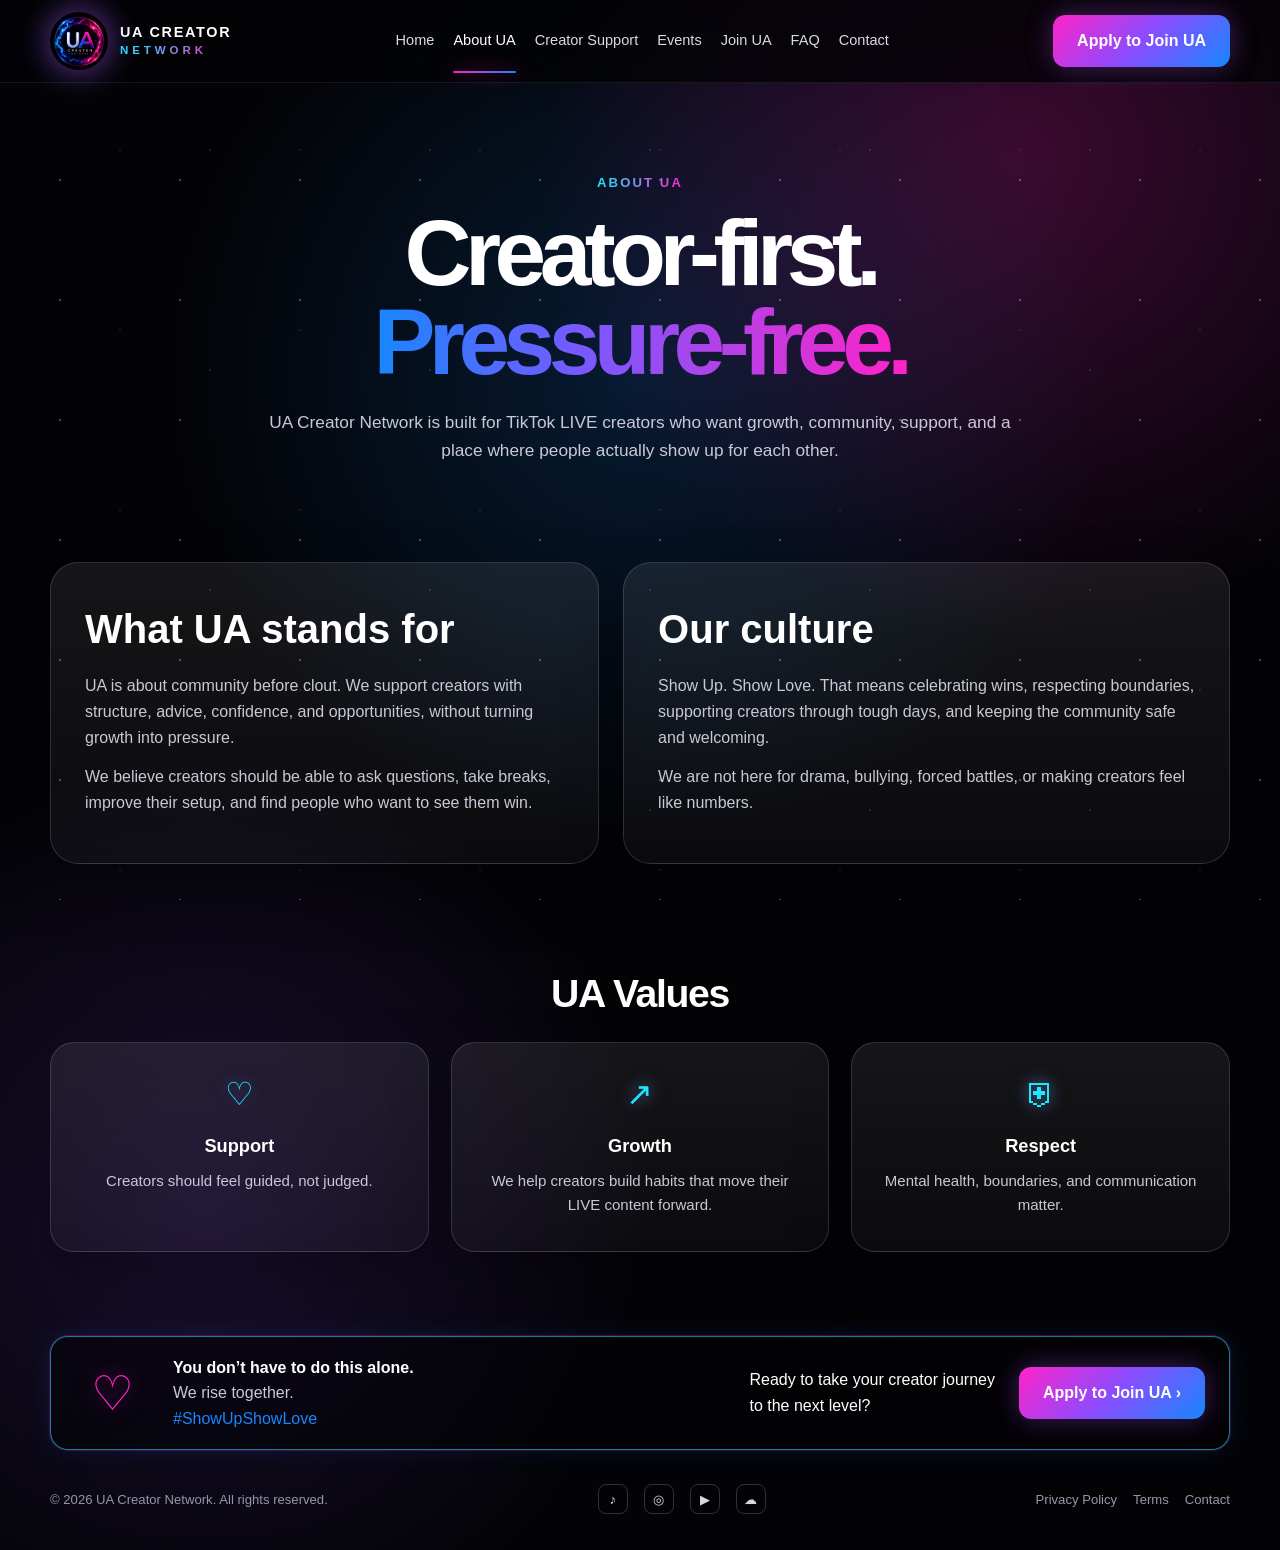
==== about.html @ 12df8105 "Add files via upload" ====
<!DOCTYPE html>
<html lang="en">
<head>
  <meta charset="UTF-8">
  <meta name="viewport" content="width=device-width, initial-scale=1.0">
  <title>About UA | UA Creator Network</title>
  <meta name="description" content="UA Creator Network helps TikTok LIVE creators grow with support, community, and creator-first guidance.">
  <link rel="stylesheet" href="style.css">
</head>
<body>
  <header class="topbar">
    <div class="wrap nav">
      <a href="index.html" class="brand" aria-label="UA Creator Network homepage">
        <img class="brand-logo" src="ua-logo.png" alt="UA Creator Network logo">
        <span class="brand-text">
          <span>UA CREATOR</span>
          <span>NETWORK</span>
        </span>
      </a>

      <ul class="nav-links">
        <li><a  href="index.html">Home</a></li>
        <li><a class="active" href="about.html">About UA</a></li>
        <li><a  href="creator-support.html">Creator Support</a></li>
        <li><a  href="events.html">Events</a></li>
        <li><a  href="join.html">Join UA</a></li>
        <li><a  href="faq.html">FAQ</a></li>
        <li><a  href="contact.html">Contact</a></li>
      </ul>

      <a class="btn btn-primary" href="join.html">Apply to Join UA</a>
    </div>
  </header>

  <main>
    <section class="wrap page-hero">
      <span class="eyebrow">About UA</span>
      <h1>Creator-first.<br><span class="gradient-text">Pressure-free.</span></h1>
      <p>UA Creator Network is built for TikTok LIVE creators who want growth, community, support, and a place where people actually show up for each other.</p>
    </section>

    <section class="wrap split">
      <div class="panel">
        <h2>What UA stands for</h2>
        <p>UA is about community before clout. We support creators with structure, advice, confidence, and opportunities, without turning growth into pressure.</p>
        <p>We believe creators should be able to ask questions, take breaks, improve their setup, and find people who want to see them win.</p>
      </div>
      <div class="panel">
        <h2>Our culture</h2>
        <p>Show Up. Show Love. That means celebrating wins, respecting boundaries, supporting creators through tough days, and keeping the community safe and welcoming.</p>
        <p>We are not here for drama, bullying, forced battles, or making creators feel like numbers.</p>
      </div>
    </section>

    <section class="wrap">
      <h2 class="section-title">UA Values</h2>
      <div class="cards three">
        <article class="card"><div class="card-icon">♡</div><h3>Support</h3><p>Creators should feel guided, not judged.</p></article>
        <article class="card"><div class="card-icon">↗</div><h3>Growth</h3><p>We help creators build habits that move their LIVE content forward.</p></article>
        <article class="card"><div class="card-icon">⛨</div><h3>Respect</h3><p>Mental health, boundaries, and communication matter.</p></article>
      </div>
    </section>

  </main>
  <section class="wrap bottom-cta">
    <div class="heart">♡</div>
    <div>
      <strong>You don’t have to do this alone.</strong><br>
      <span>We rise together.</span><br>
      <span class="hashtag">#ShowUpShowLove</span>
    </div>
    <p>Ready to take your creator journey<br>to the next level?</p>
    <a class="btn btn-primary" href="join.html">Apply to Join UA ›</a>
  </section>

  <footer class="wrap">
    <div class="footer-row">
      <p>© 2026 UA Creator Network. All rights reserved.</p>
      <div class="socials">
        <a href="#" aria-label="TikTok">♪</a>
        <a href="#" aria-label="Instagram">◎</a>
        <a href="#" aria-label="YouTube">▶</a>
        <a href="#" aria-label="Discord">☁</a>
      </div>
      <div class="footer-links">
        <a href="#">Privacy Policy</a>
        <a href="#">Terms</a>
        <a href="contact.html">Contact</a>
      </div>
    </div>
  </footer>

</body>
</html>
---- style.css ----
/* UA Creator Network Website */
/* Upload this file to GitHub as: style.css */

:root {
  --bg: #030306;
  --panel: rgba(13, 13, 28, 0.82);
  --panel-2: rgba(255, 255, 255, 0.07);
  --line: rgba(255, 255, 255, 0.14);
  --text: #ffffff;
  --muted: #c9c9d6;
  --dim: #9696aa;
  --pink: #ff23c8;
  --blue: #1687ff;
  --cyan: #1ce7ff;
  --purple: #8b4cff;
  --radius: 24px;
}

* {
  box-sizing: border-box;
  margin: 0;
  padding: 0;
}

html {
  scroll-behavior: smooth;
}

body {
  min-height: 100vh;
  font-family: Arial, Helvetica, sans-serif;
  color: var(--text);
  background:
    radial-gradient(circle at 80% 10%, rgba(255, 35, 200, 0.22), transparent 28%),
    radial-gradient(circle at 50% 24%, rgba(22, 135, 255, 0.18), transparent 35%),
    radial-gradient(circle at 16% 78%, rgba(139, 76, 255, 0.17), transparent 28%),
    #030306;
  line-height: 1.6;
  overflow-x: hidden;
}

body::before {
  content: "";
  position: fixed;
  inset: 0;
  z-index: -1;
  opacity: 0.34;
  background-image:
    radial-gradient(circle, rgba(255,255,255,0.85) 1px, transparent 1.5px),
    radial-gradient(circle, rgba(255,35,200,0.55) 1px, transparent 1.5px),
    radial-gradient(circle, rgba(28,231,255,0.5) 1px, transparent 1.5px);
  background-size: 120px 120px, 180px 180px, 220px 220px;
  background-position: 0 0, 30px 60px, 100px 40px;
  pointer-events: none;
}

a {
  color: inherit;
  text-decoration: none;
}

img {
  max-width: 100%;
  display: block;
}

.wrap {
  width: min(1180px, calc(100% - 38px));
  margin: 0 auto;
}

.topbar {
  position: sticky;
  top: 0;
  z-index: 50;
  background: rgba(3, 3, 6, 0.82);
  backdrop-filter: blur(18px);
  border-bottom: 1px solid rgba(255,255,255,0.08);
}

.nav {
  min-height: 82px;
  display: flex;
  align-items: center;
  justify-content: space-between;
  gap: 22px;
}

.brand {
  display: flex;
  align-items: center;
  gap: 12px;
}

.brand-logo {
  width: 58px;
  height: 58px;
  border-radius: 50%;
  object-fit: cover;
  filter: drop-shadow(0 0 16px rgba(255, 35, 200, 0.4)) drop-shadow(0 0 16px rgba(22, 135, 255, 0.35));
}

.brand-text {
  display: grid;
  font-weight: 900;
  line-height: 1;
  letter-spacing: 0.12em;
  font-size: 0.9rem;
}

.brand-text span:last-child {
  margin-top: 6px;
  letter-spacing: 0.34em;
  font-size: 0.72rem;
  background: linear-gradient(90deg, var(--cyan), var(--pink));
  -webkit-background-clip: text;
  background-clip: text;
  color: transparent;
}

.nav-links {
  display: flex;
  list-style: none;
  gap: 19px;
  align-items: center;
  color: #f2f2f8;
  font-size: 0.91rem;
  white-space: nowrap;
}

.nav-links a {
  opacity: 0.9;
  position: relative;
  transition: 0.2s ease;
}

.nav-links a:hover,
.nav-links .active {
  opacity: 1;
  color: #fff;
}

.nav-links .active::after {
  content: "";
  position: absolute;
  left: 0;
  right: 0;
  bottom: -25px;
  height: 2px;
  border-radius: 999px;
  background: linear-gradient(90deg, var(--pink), var(--blue));
  box-shadow: 0 0 18px rgba(255, 35, 200, 0.75);
}

.btn {
  display: inline-flex;
  align-items: center;
  justify-content: center;
  min-height: 52px;
  padding: 0 24px;
  border-radius: 12px;
  border: 1px solid rgba(255,255,255,0.15);
  font-weight: 800;
  transition: transform 0.2s ease, box-shadow 0.2s ease;
}

.btn:hover {
  transform: translateY(-2px);
}

.btn-primary {
  border: none;
  color: #fff;
  background: linear-gradient(135deg, var(--pink), var(--purple) 50%, var(--blue));
  box-shadow: 0 0 28px rgba(255, 35, 200, 0.25), 0 0 32px rgba(22, 135, 255, 0.18);
}

.btn-secondary {
  background: rgba(255,255,255,0.07);
}

.hero {
  min-height: 650px;
  padding: 70px 0 80px;
  display: grid;
  grid-template-columns: 0.95fr 1.05fr;
  gap: 44px;
  align-items: center;
}

.eyebrow {
  display: inline-block;
  margin-bottom: 16px;
  font-size: 0.82rem;
  font-weight: 900;
  letter-spacing: 0.16em;
  text-transform: uppercase;
  background: linear-gradient(90deg, var(--cyan), var(--pink));
  -webkit-background-clip: text;
  background-clip: text;
  color: transparent;
}

h1 {
  font-size: clamp(3.3rem, 8vw, 5.8rem);
  line-height: 0.96;
  letter-spacing: -0.07em;
  margin-bottom: 22px;
}

.gradient-text {
  background: linear-gradient(90deg, var(--blue), #765aff 38%, var(--pink));
  -webkit-background-clip: text;
  background-clip: text;
  color: transparent;
}

.hero p {
  max-width: 540px;
  color: #e4e4ee;
  font-size: 1.08rem;
  margin-bottom: 26px;
}

.hero-actions {
  display: flex;
  flex-wrap: wrap;
  gap: 14px;
}

.hero-icons {
  display: grid;
  grid-template-columns: repeat(4, 1fr);
  max-width: 550px;
  margin-top: 34px;
}

.hero-icon {
  text-align: center;
  padding: 0 14px;
  border-right: 1px solid rgba(255,255,255,0.3);
  color: #d8d8e5;
  font-size: 0.88rem;
}

.hero-icon:last-child {
  border-right: none;
}

.hero-icon strong {
  display: block;
  font-size: 1.6rem;
  color: var(--pink);
  text-shadow: 0 0 18px rgba(255,35,200,0.55);
}

.hero-visual {
  position: relative;
  display: grid;
  place-items: center;
  min-height: 480px;
}

.hero-visual::before {
  content: "";
  position: absolute;
  width: 90%;
  height: 90%;
  border-radius: 50%;
  background:
    radial-gradient(circle at 38% 40%, rgba(22, 135, 255, 0.3), transparent 34%),
    radial-gradient(circle at 62% 42%, rgba(255, 35, 200, 0.32), transparent 35%);
  filter: blur(20px);
}

.hero-logo {
  position: relative;
  width: min(520px, 90vw);
  aspect-ratio: 1;
  border-radius: 50%;
  object-fit: cover;
  filter: drop-shadow(0 0 34px rgba(22,135,255,0.42)) drop-shadow(0 0 48px rgba(255,35,200,0.4));
  animation: floatLogo 5s ease-in-out infinite;
}

.reflection {
  position: absolute;
  bottom: 22px;
  width: 68%;
  height: 34px;
  background: linear-gradient(90deg, transparent, rgba(22,135,255,0.45), rgba(255,35,200,0.44), transparent);
  filter: blur(16px);
  opacity: 0.8;
}

@keyframes floatLogo {
  0%, 100% { transform: translateY(0); }
  50% { transform: translateY(-10px); }
}

section {
  padding: 54px 0;
}

.page-hero {
  padding: 86px 0 44px;
  text-align: center;
}

.page-hero p {
  max-width: 760px;
  margin: 0 auto;
  color: var(--muted);
  font-size: 1.08rem;
}

.section-title {
  text-align: center;
  font-size: clamp(1.8rem, 4vw, 2.45rem);
  line-height: 1.1;
  letter-spacing: -0.035em;
  margin-bottom: 26px;
}

.cards {
  display: grid;
  grid-template-columns: repeat(4, 1fr);
  gap: 22px;
}

.cards.three {
  grid-template-columns: repeat(3, 1fr);
}

.cards.two {
  grid-template-columns: repeat(2, 1fr);
}

.card {
  min-height: 210px;
  padding: 26px 22px;
  text-align: center;
  border-radius: var(--radius);
  background: linear-gradient(180deg, rgba(255,255,255,0.08), rgba(255,255,255,0.035));
  border: 1px solid var(--line);
  box-shadow: 0 24px 60px rgba(0,0,0,0.28);
}

.card-icon {
  width: 52px;
  height: 52px;
  margin: 0 auto 14px;
  display: grid;
  place-items: center;
  font-size: 2rem;
  color: var(--cyan);
  text-shadow: 0 0 18px rgba(28,231,255,0.55), 0 0 18px rgba(255,35,200,0.35);
}

.card h3 {
  font-size: 1.14rem;
  line-height: 1.25;
  margin-bottom: 12px;
}

.card p,
.card li {
  color: var(--muted);
  font-size: 0.94rem;
}

.card ul {
  text-align: left;
  margin: 12px 0 0 20px;
}

.split {
  display: grid;
  grid-template-columns: 0.95fr 1.05fr;
  gap: 24px;
  align-items: start;
}

.panel {
  border-radius: 28px;
  padding: 34px;
  background: linear-gradient(180deg, rgba(255,255,255,0.08), rgba(255,255,255,0.035));
  border: 1px solid var(--line);
  box-shadow: 0 24px 60px rgba(0,0,0,0.28);
}

.panel h2 {
  margin-bottom: 12px;
  font-size: clamp(1.7rem, 4vw, 2.5rem);
}

.panel p {
  color: var(--muted);
  margin-bottom: 14px;
}

.steps {
  display: grid;
  grid-template-columns: repeat(4, 1fr);
  gap: 34px;
}

.step {
  position: relative;
  text-align: center;
  color: var(--muted);
}

.step:not(:last-child)::after {
  content: "›";
  position: absolute;
  right: -25px;
  top: 41px;
  color: var(--blue);
  font-size: 2.2rem;
  text-shadow: 0 0 15px rgba(22,135,255,0.75);
}

.step-number {
  position: absolute;
  left: 9px;
  top: 7px;
  width: 34px;
  height: 34px;
  display: grid;
  place-items: center;
  border-radius: 50%;
  border: 2px solid var(--blue);
  background: rgba(3,3,6,0.9);
  color: #fff;
  font-weight: 900;
  box-shadow: 0 0 16px rgba(22,135,255,0.5);
}

.step-icon {
  width: 68px;
  height: 68px;
  display: grid;
  place-items: center;
  margin: 0 auto 16px;
  border-radius: 18px;
  border: 1px solid var(--line);
  background:
    radial-gradient(circle at 30% 30%, rgba(255,35,200,0.32), transparent 38%),
    radial-gradient(circle at 70% 65%, rgba(22,135,255,0.32), transparent 42%),
    rgba(255,255,255,0.06);
  color: #fff;
  font-size: 1.9rem;
}

.step h3 {
  color: #fff;
  margin-bottom: 6px;
  font-size: 1rem;
}

.form-box {
  overflow: hidden;
  border-radius: 24px;
  border: 1px solid var(--line);
  background: rgba(255,255,255,0.06);
  min-height: 520px;
}

.form-placeholder {
  min-height: 520px;
  padding: 34px;
  display: grid;
  place-items: center;
  text-align: center;
  color: var(--muted);
}

.form-placeholder strong {
  display: block;
  color: #fff;
  font-size: 1.3rem;
  margin-bottom: 10px;
}

iframe {
  width: 100%;
  min-height: 850px;
  border: none;
  background: #fff;
  border-radius: 18px;
}

.faq-list {
  display: grid;
  gap: 10px;
}

details {
  border-radius: 12px;
  background: rgba(255,255,255,0.075);
  border: 1px solid var(--line);
  overflow: hidden;
}

summary {
  list-style: none;
  cursor: pointer;
  padding: 16px 18px;
  color: #f4f4fb;
  font-weight: 700;
  display: flex;
  align-items: center;
  justify-content: space-between;
  gap: 18px;
}

summary::-webkit-details-marker {
  display: none;
}

summary::after {
  content: "⌄";
  opacity: 0.85;
}

details[open] summary::after {
  content: "⌃";
}

details p {
  padding: 0 18px 16px;
  color: var(--muted);
}

.bottom-cta {
  margin: 30px auto 34px;
  padding: 18px 24px;
  border-radius: 18px;
  border: 1px solid rgba(28,231,255,0.55);
  box-shadow: 0 0 0 1px rgba(255,35,200,0.22), 0 0 26px rgba(22,135,255,0.12);
  display: grid;
  grid-template-columns: auto 1fr auto auto;
  align-items: center;
  gap: 24px;
  background: rgba(3,3,6,0.55);
}

.heart {
  width: 74px;
  height: 74px;
  display: grid;
  place-items: center;
  font-size: 3rem;
  color: var(--pink);
  text-shadow: 0 0 22px rgba(255,35,200,0.8);
}

.bottom-cta span {
  color: var(--muted);
}

.hashtag {
  color: var(--blue) !important;
}

footer {
  padding: 0 0 36px;
  color: var(--dim);
  font-size: 0.82rem;
}

.footer-row {
  display: flex;
  align-items: center;
  justify-content: space-between;
  gap: 18px;
  flex-wrap: wrap;
}

.socials,
.footer-links {
  display: flex;
  align-items: center;
  gap: 16px;
}

.socials a {
  width: 30px;
  height: 30px;
  display: grid;
  place-items: center;
  border-radius: 8px;
  border: 1px solid rgba(255,255,255,0.18);
  color: #d7d7e2;
}

@media (max-width: 1000px) {
  .nav-links {
    display: none;
  }

  .hero,
  .split {
    grid-template-columns: 1fr;
  }

  .hero {
    padding-top: 42px;
  }

  .hero-visual {
    min-height: 360px;
  }

  .hero-logo {
    width: min(390px, 86vw);
  }

  .cards,
  .cards.three,
  .cards.two,
  .steps {
    grid-template-columns: repeat(2, 1fr);
  }

  .step:nth-child(2)::after {
    display: none;
  }

  .bottom-cta {
    grid-template-columns: 1fr;
    text-align: center;
  }

  .heart {
    margin: 0 auto;
  }
}

@media (max-width: 620px) {
  .brand-text {
    display: none;
  }

  .nav .btn {
    display: none;
  }

  h1 {
    font-size: 3.4rem;
  }

  .hero-icons,
  .cards,
  .cards.three,
  .cards.two,
  .steps {
    grid-template-columns: 1fr;
  }

  .hero-icon {
    border-right: none;
    border-bottom: 1px solid rgba(255,255,255,0.16);
    padding: 14px 0;
  }

  .step::after {
    display: none !important;
  }

  .panel {
    padding: 24px;
  }
}
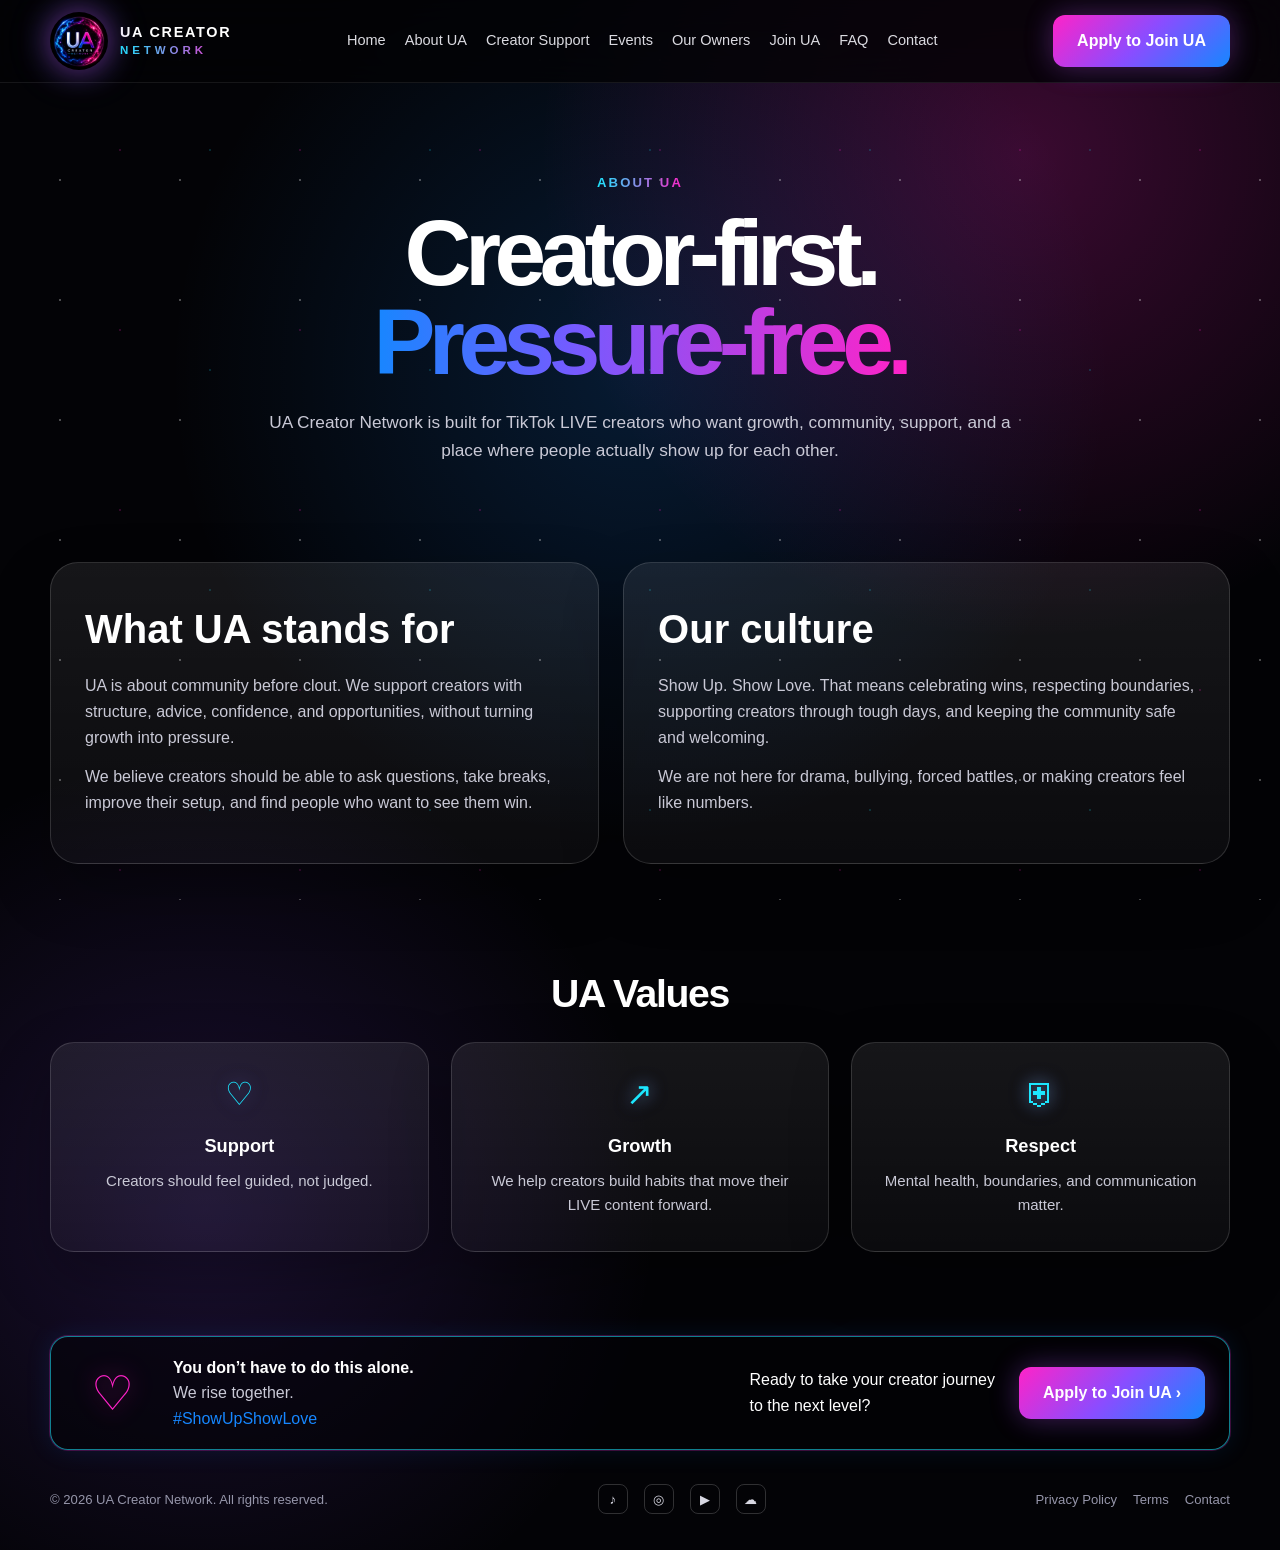
==== commit 3e1c4727: "Update about.html" ====
--- a/about.html
+++ b/about.html
@@ -19,14 +19,15 @@
       </a>
 
       <ul class="nav-links">
-        <li><a  href="index.html">Home</a></li>
-        <li><a class="active" href="about.html">About UA</a></li>
-        <li><a  href="creator-support.html">Creator Support</a></li>
-        <li><a  href="events.html">Events</a></li>
-        <li><a  href="join.html">Join UA</a></li>
-        <li><a  href="faq.html">FAQ</a></li>
-        <li><a  href="contact.html">Contact</a></li>
-      </ul>
+  <li><a href="index.html">Home</a></li>
+  <li><a href="about.html">About UA</a></li>
+  <li><a href="creator-support.html">Creator Support</a></li>
+  <li><a href="events.html">Events</a></li>
+  <li><a href="owners.html">Our Owners</a></li>
+  <li><a href="join.html">Join UA</a></li>
+  <li><a href="faq.html">FAQ</a></li>
+  <li><a href="contact.html">Contact</a></li>
+</ul>
 
       <a class="btn btn-primary" href="join.html">Apply to Join UA</a>
     </div>
--- a/style.css
+++ b/style.css
@@ -294,8 +294,13 @@
 }
 
 @keyframes floatLogo {
-  0%, 100% { transform: translateY(0); }
-  50% { transform: translateY(-10px); }
+  0%, 100% { 
+    transform: translateY(0); 
+  }
+
+  50% { 
+    transform: translateY(-10px); 
+  }
 }
 
 section {
@@ -487,7 +492,7 @@
   width: 100%;
   min-height: 850px;
   border: none;
-  background: #fff;
+  background: transparent;
   border-radius: 18px;
 }
 
@@ -595,6 +600,107 @@
   color: #d7d7e2;
 }
 
+/* Join page form + TikTok/Discord box side-by-side */
+
+.join-form-layout {
+  display: grid;
+  grid-template-columns: minmax(0, 1.15fr) minmax(280px, 0.85fr);
+  gap: 30px;
+  align-items: start;
+  max-width: 1200px;
+  margin: 50px auto;
+  padding: 0 20px;
+}
+
+.join-form-column,
+.join-info-column {
+  width: 100%;
+  min-width: 0;
+}
+
+.join-form-column .panel {
+  height: 100%;
+}
+
+.join-form-column iframe {
+  width: 100%;
+  min-height: 850px;
+  border-radius: 20px;
+  overflow: hidden;
+}
+
+.join-info-column {
+  position: sticky;
+  top: 100px;
+}
+
+.direct-join-box {
+  width: 100%;
+  text-align: center;
+  padding: 35px 25px;
+  border-radius: 24px;
+  background: linear-gradient(135deg, #160020, #2b0050, #5b1aff);
+  border: 1px solid rgba(255, 255, 255, 0.2);
+  box-shadow: 0 0 30px rgba(180, 90, 255, 0.35);
+  color: #ffffff;
+}
+
+.direct-join-box h2 {
+  font-size: 2rem;
+  margin-bottom: 15px;
+  color: #ffffff;
+}
+
+.direct-join-box h3 {
+  font-size: 1.3rem;
+  margin: 24px 0 12px;
+  color: #ffffff;
+}
+
+.direct-join-box p {
+  font-size: 1.05rem;
+  line-height: 1.6;
+  margin-bottom: 20px;
+  color: #f1e8ff;
+}
+
+.direct-join-button,
+.discord-join-button {
+  display: inline-block;
+  width: 100%;
+  max-width: 260px;
+  padding: 15px 24px;
+  border-radius: 999px;
+  color: #ffffff;
+  text-decoration: none;
+  font-weight: 800;
+  transition: all 0.25s ease;
+}
+
+.direct-join-button {
+  background: linear-gradient(135deg, #ff23c8, #8b4cff, #1687ff);
+  box-shadow: 0 0 20px rgba(255, 35, 200, 0.45);
+}
+
+.discord-join-button {
+  background: linear-gradient(135deg, #5865f2, #9b5cff);
+  box-shadow: 0 0 20px rgba(88, 101, 242, 0.5);
+}
+
+.direct-join-button:hover,
+.discord-join-button:hover {
+  transform: translateY(-3px);
+}
+
+.join-divider {
+  width: 100%;
+  height: 1px;
+  margin: 30px auto;
+  background: rgba(255, 255, 255, 0.25);
+}
+
+/* Responsive layout */
+
 @media (max-width: 1000px) {
   .nav-links {
     display: none;
@@ -635,6 +741,17 @@
 
   .heart {
     margin: 0 auto;
+  }
+}
+
+@media (max-width: 900px) {
+  .join-form-layout {
+    grid-template-columns: 1fr;
+    margin: 30px auto;
+  }
+
+  .join-info-column {
+    position: static;
   }
 }
 
@@ -672,4 +789,291 @@
   .panel {
     padding: 24px;
   }
-}
+
+  .direct-join-box {
+    padding: 28px 20px;
+  }
+
+  .direct-join-box h2 {
+    font-size: 1.7rem;
+  }
+}/* Owners page */
+
+.owners-intro-panel {
+  padding-top: 10px;
+}
+
+.owners-grid {
+  display: grid;
+  grid-template-columns: 1fr;
+  gap: 34px;
+  padding-top: 20px;
+}
+
+.owner-card {
+  display: grid;
+  grid-template-columns: 0.8fr 1.2fr;
+  gap: 30px;
+  align-items: center;
+  padding: 30px;
+  border-radius: 28px;
+  background: linear-gradient(135deg, rgba(255,255,255,0.09), rgba(255,255,255,0.035));
+  border: 1px solid var(--line);
+  box-shadow: 0 24px 60px rgba(0,0,0,0.28);
+  overflow: hidden;
+}
+
+.owner-image-wrap {
+  position: relative;
+  border-radius: 26px;
+  overflow: hidden;
+  background:
+    radial-gradient(circle at 30% 20%, rgba(255,35,200,0.4), transparent 35%),
+    radial-gradient(circle at 70% 70%, rgba(22,135,255,0.35), transparent 40%),
+    rgba(255,255,255,0.05);
+  border: 1px solid rgba(255,255,255,0.16);
+  box-shadow: 0 0 30px rgba(255,35,200,0.16);
+}
+
+.owner-image-wrap img {
+  width: 100%;
+  aspect-ratio: 4 / 5;
+  object-fit: cover;
+}
+
+.owner-content {
+  min-width: 0;
+}
+
+.owner-label {
+  display: inline-block;
+  margin-bottom: 12px;
+  padding: 8px 14px;
+  border-radius: 999px;
+  background: rgba(255,35,200,0.14);
+  border: 1px solid rgba(255,35,200,0.35);
+  color: #ffd6f6;
+  font-size: 0.78rem;
+  font-weight: 900;
+  letter-spacing: 0.08em;
+  text-transform: uppercase;
+}
+
+.owner-content h2 {
+  font-size: clamp(2rem, 5vw, 3rem);
+  line-height: 1;
+  margin-bottom: 6px;
+}
+
+.owner-content h3 {
+  font-size: 1.25rem;
+  color: var(--pink);
+  margin-bottom: 16px;
+}
+
+.owner-content p {
+  color: var(--muted);
+  margin-bottom: 18px;
+  max-width: 720px;
+}
+
+.owner-support-list {
+  display: grid;
+  gap: 10px;
+  margin: 18px 0 24px;
+  padding: 0;
+  list-style: none;
+}
+
+.owner-support-list li {
+  position: relative;
+  padding-left: 28px;
+  color: #f1e8ff;
+}
+
+.owner-support-list li::before {
+  content: "●";
+  position: absolute;
+  left: 0;
+  top: 0;
+  color: #ffd84d;
+  text-shadow: 0 0 14px rgba(255,216,77,0.75);
+}
+
+.owner-buttons {
+  display: flex;
+  flex-wrap: wrap;
+  gap: 12px;
+}
+
+.owner-button {
+  display: inline-flex;
+  align-items: center;
+  justify-content: center;
+  min-height: 48px;
+  padding: 0 22px;
+  border-radius: 999px;
+  font-weight: 900;
+  text-decoration: none;
+  transition: all 0.25s ease;
+}
+
+.owner-button:hover {
+  transform: translateY(-3px);
+}
+
+.primary-owner-button {
+  background: linear-gradient(135deg, var(--pink), var(--purple), var(--blue));
+  color: #ffffff;
+  box-shadow: 0 0 20px rgba(255,35,200,0.35);
+}
+
+.secondary-owner-button {
+  background: rgba(255,255,255,0.08);
+  border: 1px solid rgba(255,255,255,0.18);
+  color: #ffffff;
+}
+
+.owners-note {
+  text-align: center;
+}
+
+.owners-note .panel {
+  max-width: 850px;
+  margin: 0 auto;
+}
+
+.owners-note .btn {
+  margin-top: 10px;
+}
+
+@media (max-width: 900px) {
+  .owner-card {
+    grid-template-columns: 1fr;
+  }
+
+  .owner-image-wrap img {
+    aspect-ratio: 16 / 10;
+  }
+}
+
+@media (max-width: 620px) {
+  .owner-card {
+    padding: 22px;
+  }
+
+  .owner-buttons {
+    flex-direction: column;
+  }
+
+  .owner-button {
+    width: 100%;
+  }
+}
+/* Creator Support extra section */
+
+.creator-values-section {
+  text-align: center;
+}
+
+.creator-values-intro {
+  max-width: 850px;
+  margin: 0 auto 34px;
+  color: var(--muted);
+  font-size: 1.08rem;
+  line-height: 1.7;
+}
+
+.creator-values-grid {
+  display: grid;
+  grid-template-columns: repeat(4, 1fr);
+  gap: 22px;
+}
+
+.creator-value-card {
+  padding: 28px 22px;
+  border-radius: 24px;
+  background: linear-gradient(180deg, rgba(255,255,255,0.09), rgba(255,255,255,0.035));
+  border: 1px solid var(--line);
+  box-shadow: 0 24px 60px rgba(0,0,0,0.28);
+  text-align: center;
+}
+
+.creator-value-icon {
+  width: 62px;
+  height: 62px;
+  margin: 0 auto 16px;
+  display: grid;
+  place-items: center;
+  border-radius: 18px;
+  font-size: 2rem;
+  background:
+    radial-gradient(circle at 30% 30%, rgba(255,35,200,0.32), transparent 38%),
+    radial-gradient(circle at 70% 65%, rgba(22,135,255,0.32), transparent 42%),
+    rgba(255,255,255,0.06);
+  border: 1px solid var(--line);
+  box-shadow: 0 0 18px rgba(255,35,200,0.22);
+}
+
+.creator-value-card h3 {
+  color: #ffffff;
+  font-size: 1.2rem;
+  margin-bottom: 12px;
+}
+
+.creator-value-card p {
+  color: var(--muted);
+  font-size: 0.96rem;
+  line-height: 1.6;
+}
+
+.support-highlight-section {
+  text-align: center;
+}
+
+.support-highlight-panel {
+  max-width: 950px;
+  margin: 0 auto;
+  padding: 40px 28px;
+  border-radius: 28px;
+  background:
+    radial-gradient(circle at 20% 20%, rgba(255,35,200,0.22), transparent 35%),
+    radial-gradient(circle at 80% 70%, rgba(22,135,255,0.22), transparent 38%),
+    linear-gradient(135deg, rgba(22,0,32,0.96), rgba(43,0,80,0.96), rgba(91,26,255,0.88));
+  border: 1px solid rgba(255,255,255,0.18);
+  box-shadow: 0 0 34px rgba(180, 90, 255, 0.3);
+}
+
+.support-highlight-panel h2 {
+  font-size: clamp(1.8rem, 4vw, 2.7rem);
+  line-height: 1.1;
+  margin-bottom: 18px;
+}
+
+.support-highlight-panel p {
+  max-width: 760px;
+  margin: 0 auto 16px;
+  color: #f1e8ff;
+  font-size: 1.05rem;
+  line-height: 1.7;
+}
+
+.support-highlight-panel .btn {
+  margin-top: 16px;
+}
+
+@media (max-width: 1000px) {
+  .creator-values-grid {
+    grid-template-columns: repeat(2, 1fr);
+  }
+}
+
+@media (max-width: 620px) {
+  .creator-values-grid {
+    grid-template-columns: 1fr;
+  }
+
+  .support-highlight-panel {
+    padding: 30px 22px;
+  }
+}
